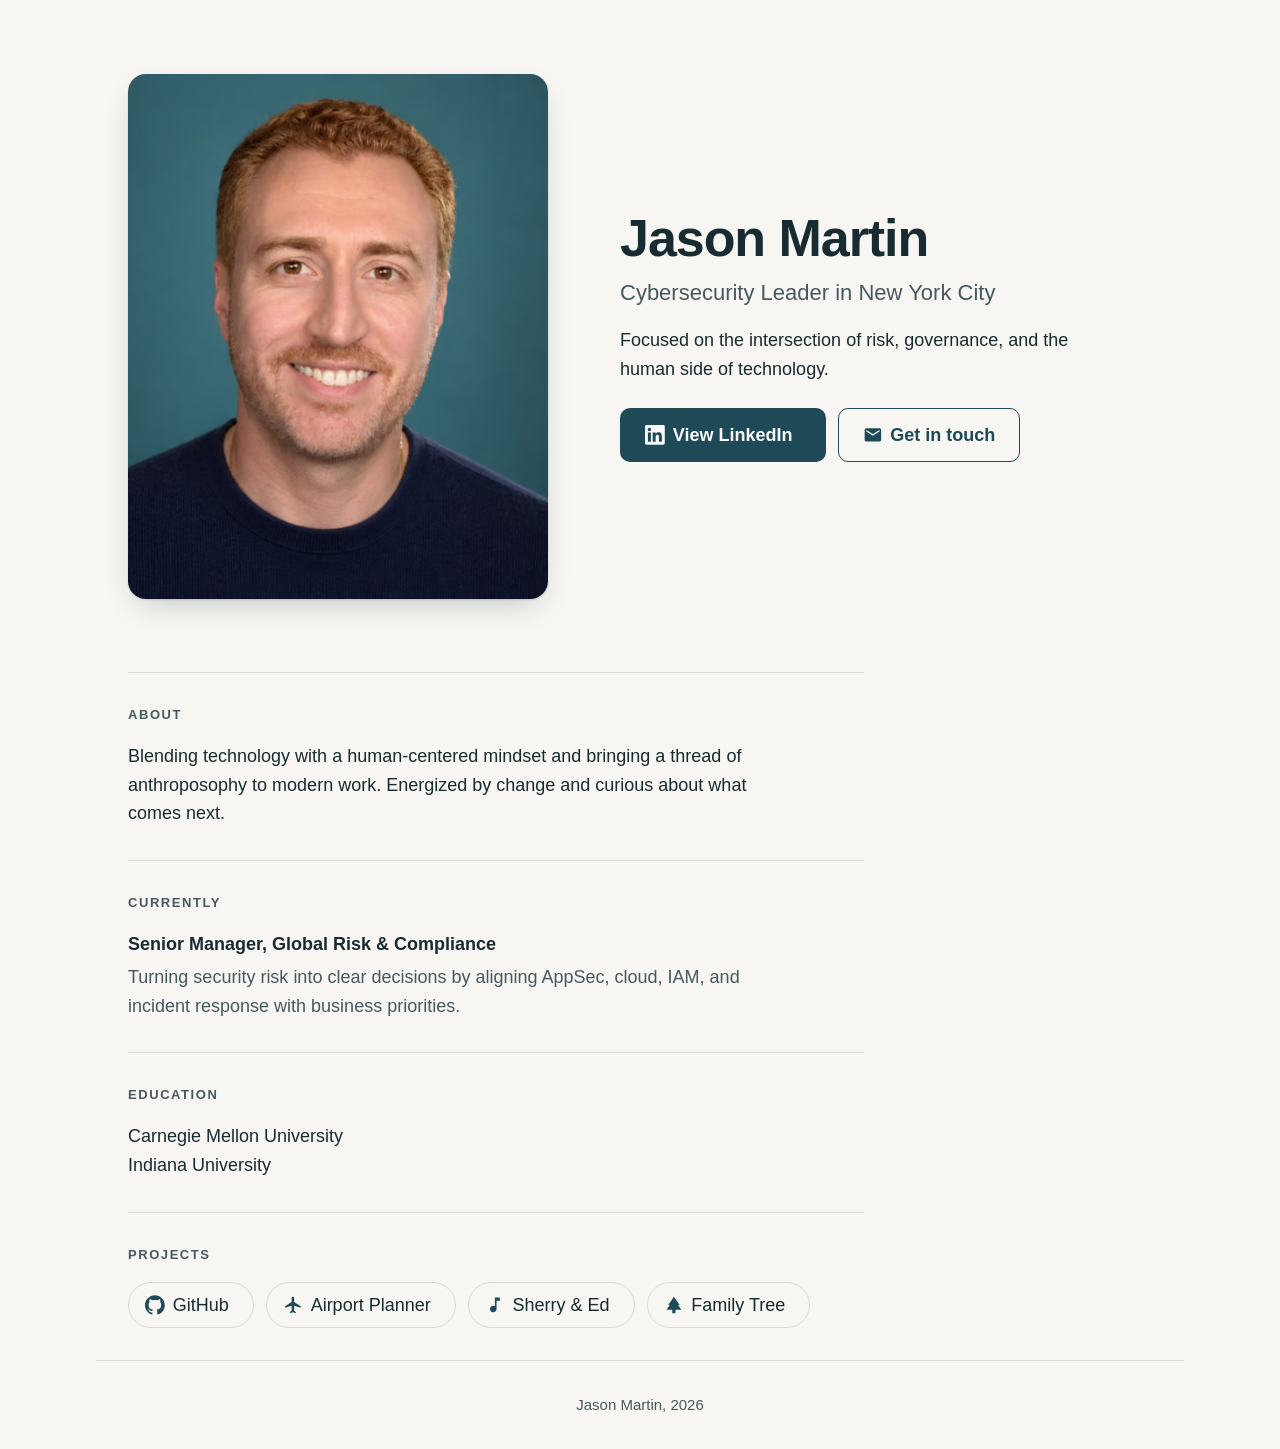
==== index.html @ 2cf710c4 "Add Family Tree project link Co-Authored-By: Claude Fable 5 <noreply@anthropic.com>" ====
<!DOCTYPE html>
<html lang="en">
<head>
  <meta charset="utf-8">
  <meta name="viewport" content="width=device-width, initial-scale=1">
  <title>Jason Martin | Senior Manager, Global Risk &amp; Compliance</title>
  <meta name="description" content="Jason Martin is a Senior Manager for Global Risk and Compliance in New York City, leading cybersecurity risk, governance, and audit work. Connect on LinkedIn.">
  <link rel="canonical" href="https://jasonemartin.info/">
  <link rel="stylesheet" href="styles.css">
  <link rel="icon" href="assets/favicon.ico" sizes="48x48 32x32 16x16">
  <link rel="icon" href="assets/favicon.svg" type="image/svg+xml">
  <link rel="apple-touch-icon" href="assets/apple-touch-icon.png">
  <meta name="theme-color" content="#F7F6F3" media="(prefers-color-scheme: light)">
  <meta name="theme-color" content="#0F1B20" media="(prefers-color-scheme: dark)">
  <meta property="og:type" content="website">
  <meta property="og:url" content="https://jasonemartin.info/">
  <meta property="og:title" content="Jason Martin | Senior Manager, Global Risk &amp; Compliance">
  <meta property="og:description" content="Senior Manager, Global Risk and Compliance in New York City, leading cybersecurity risk, governance, and audit work.">
  <meta property="og:image" content="https://jasonemartin.info/assets/social-preview.jpg">
  <meta property="og:image:width" content="1200">
  <meta property="og:image:height" content="630">
  <meta property="og:image:alt" content="Jason Martin, risk and compliance leader, jasonemartin.info">
  <meta name="twitter:card" content="summary_large_image">
  <meta name="twitter:title" content="Jason Martin | Senior Manager, Global Risk &amp; Compliance">
  <meta name="twitter:description" content="Senior Manager, Global Risk and Compliance in New York City, leading cybersecurity risk, governance, and audit work.">
  <meta name="twitter:image" content="https://jasonemartin.info/assets/social-preview.jpg">
  <meta name="twitter:image:alt" content="Jason Martin, risk and compliance leader, jasonemartin.info">
  <script type="application/ld+json">
  {
    "@context": "https://schema.org",
    "@type": "Person",
    "name": "Jason Martin",
    "url": "https://jasonemartin.info/",
    "image": "https://jasonemartin.info/assets/profile-photo.jpg",
    "jobTitle": "Senior Manager, Global Risk & Compliance",
    "alumniOf": [
      {
        "@type": "CollegeOrUniversity",
        "name": "Carnegie Mellon University"
      },
      {
        "@type": "CollegeOrUniversity",
        "name": "Indiana University"
      }
    ],
    "sameAs": [
      "https://www.linkedin.com/in/jasmartin",
      "https://github.com/standuptex"
    ]
  }
  </script>
</head>
<body>
  <main class="container">

    <section class="hero" aria-label="Introduction">
      <div class="hero-photo">
        <picture>
          <source srcset="assets/profile-photo.avif" type="image/avif">
          <source srcset="assets/profile-photo.webp" type="image/webp">
          <img src="assets/profile-photo.jpg" width="480" height="600"
               alt="Jason Martin, smiling, in front of a teal background"
               fetchpriority="high" decoding="async">
        </picture>
      </div>
      <div class="hero-text">
        <h1>Jason Martin</h1>
        <p class="headline">Cybersecurity Leader in New York City</p>
        <p class="intro">Focused on the intersection of risk, governance, and the human side of technology.</p>
        <div class="actions">
          <a class="button button-primary" href="https://www.linkedin.com/in/jasmartin" target="_blank" rel="noopener noreferrer">
            <svg class="icon" viewBox="0 0 24 24" aria-hidden="true" focusable="false"><path fill="currentColor" d="M20.447 20.452h-3.554v-5.569c0-1.328-.027-3.037-1.852-3.037-1.853 0-2.136 1.445-2.136 2.939v5.667H9.351V9h3.414v1.561h.046c.477-.9 1.637-1.85 3.37-1.85 3.601 0 4.267 2.37 4.267 5.455v6.286zM5.337 7.433c-1.144 0-2.063-.926-2.063-2.065 0-1.138.92-2.063 2.063-2.063 1.14 0 2.064.925 2.064 2.063 0 1.139-.925 2.065-2.064 2.065zm1.782 13.019H3.555V9h3.564v11.452zM22.225 0H1.771C.792 0 0 .774 0 1.729v20.542C0 23.227.792 24 1.771 24h20.451C23.2 24 24 23.227 24 22.271V1.729C24 .774 23.2 0 22.225 0z"/></svg>
            View LinkedIn<span class="visually-hidden"> (opens in a new tab)</span>
          </a>
          <a class="button button-secondary" href="mailto:support@jasonemartin.info">
            <svg class="icon" viewBox="0 0 24 24" aria-hidden="true" focusable="false"><path fill="currentColor" d="M20 4H4c-1.1 0-1.99.9-1.99 2L2 18c0 1.1.9 2 2 2h16c1.1 0 2-.9 2-2V6c0-1.1-.9-2-2-2zm0 4-8 5-8-5V6l8 5 8-5v2z"/></svg>
            Get in touch
          </a>
        </div>
      </div>
    </section>

    <section aria-labelledby="about-heading">
      <h2 id="about-heading">About</h2>
      <p>Blending technology with a human-centered mindset and bringing a thread of anthroposophy to modern work. Energized by change and curious about what comes next.</p>
    </section>

    <section aria-labelledby="role-heading">
      <h2 id="role-heading">Currently</h2>
      <p class="role-title">Senior Manager, Global Risk &amp; Compliance</p>
      <p class="role-detail">Turning security risk into clear decisions by aligning AppSec, cloud, IAM, and incident response with business priorities.</p>
    </section>

    <section aria-labelledby="education-heading">
      <h2 id="education-heading">Education</h2>
      <p>Carnegie Mellon University</p>
      <p>Indiana University</p>
    </section>

    <section aria-labelledby="projects-heading">
      <h2 id="projects-heading">Projects</h2>
      <!-- [html-validate-disable-next no-redundant-role -- Safari drops list semantics when list-style is none; the explicit role restores them for VoiceOver] -->
      <ul class="link-list" role="list">
        <li>
          <a class="link-chip" href="https://github.com/standuptex" target="_blank" rel="noopener noreferrer">
            <svg class="icon" viewBox="0 0 24 24" aria-hidden="true" focusable="false"><path fill="currentColor" d="M12 .297c-6.63 0-12 5.373-12 12 0 5.303 3.438 9.8 8.205 11.385.6.113.82-.258.82-.577 0-.285-.01-1.04-.015-2.04-3.338.724-4.042-1.61-4.042-1.61C4.422 18.07 3.633 17.7 3.633 17.7c-1.087-.744.084-.729.084-.729 1.205.084 1.838 1.236 1.838 1.236 1.07 1.835 2.809 1.305 3.495.998.108-.776.417-1.305.76-1.605-2.665-.3-5.466-1.332-5.466-5.93 0-1.31.465-2.38 1.235-3.22-.135-.303-.54-1.523.105-3.176 0 0 1.005-.322 3.3 1.23.96-.267 1.98-.399 3-.405 1.02.006 2.04.138 3 .405 2.28-1.552 3.285-1.23 3.285-1.23.645 1.653.24 2.873.12 3.176.765.84 1.23 1.91 1.23 3.22 0 4.61-2.805 5.625-5.475 5.92.42.36.81 1.096.81 2.22 0 1.606-.015 2.896-.015 3.286 0 .315.21.69.825.57C20.565 22.092 24 17.592 24 12.297c0-6.627-5.373-12-12-12"/></svg>
            GitHub<span class="visually-hidden"> (opens in a new tab)</span>
          </a>
        </li>
        <li>
          <a class="link-chip" href="https://app.jasonemartin.info/" target="_blank" rel="noopener noreferrer">
            <svg class="icon" viewBox="0 0 24 24" aria-hidden="true" focusable="false"><path fill="currentColor" d="M21.5 15.5v-2l-8-5V3.5c0-.83-.67-1.5-1.5-1.5s-1.5.67-1.5 1.5V8.5l-8 5v2l8-2.5V19l-2 1.5V22l3.5-1 3.5 1v-1.5L13.5 19v-6l8 2.5z"/></svg>
            Airport Planner<span class="visually-hidden"> (opens in a new tab)</span>
          </a>
        </li>
        <li>
          <a class="link-chip" href="https://edandsherry.com/" target="_blank" rel="noopener noreferrer">
            <svg class="icon" viewBox="0 0 24 24" aria-hidden="true" focusable="false"><path fill="currentColor" d="M12 3v10.55c-.59-.34-1.27-.55-2-.55-2.21 0-4 1.79-4 4s1.79 4 4 4 4-1.79 4-4V7h4V3h-6z"/></svg>
            Sherry &amp; Ed<span class="visually-hidden"> (opens in a new tab)</span>
          </a>
        </li>
        <li>
          <a class="link-chip" href="https://familytree.jasonemartin.info/tree.html" target="_blank" rel="noopener noreferrer">
            <svg class="icon" viewBox="0 0 24 24" aria-hidden="true" focusable="false"><path fill="currentColor" d="M17 12h2L12 2 5.05 12H7l-3.9 6h6.92v4h3.96v-4H21l-4-6z"/></svg>
            Family Tree<span class="visually-hidden"> (opens in a new tab)</span>
          </a>
        </li>
      </ul>
    </section>

  </main>

  <footer class="container">
    <p>Jason Martin, <span id="year">2026</span></p>
  </footer>
  <script src="script.js" defer></script>
</body>
</html>
---- styles.css ----
/* ==========================================================================
   jasonemartin.info — Studio teal
   Design tokens
   ========================================================================== */

:root {
  color-scheme: light dark;

  /* Color: accent sampled from the portrait's teal background */
  --bg: #F7F6F3;
  --text: #182B31;
  --muted: #46595F;
  --accent: #1E4A57;
  --accent-strong: #163A44;
  --accent-contrast: #F7F9FA;
  --surface: #FFFFFF;
  --hairline: #DBD8CF;

  /* Spacing */
  --s1: 0.25rem;
  --s2: 0.5rem;
  --s3: 0.75rem;
  --s4: 1rem;
  --s5: 1.5rem;
  --s6: 2rem;
  --s7: 3rem;
  --s8: 4.5rem;

  /* Type */
  --font: ui-sans-serif, -apple-system, BlinkMacSystemFont, "Segoe UI",
          Roboto, "Helvetica Neue", Arial, sans-serif;
  --step-0: clamp(1rem, 0.95rem + 0.3vw, 1.125rem);
  --step-1: clamp(1.125rem, 1rem + 0.5vw, 1.375rem);
  --step-2: clamp(2rem, 1.5rem + 2.8vw, 3.25rem);

  --radius: 12px;
  --radius-lg: 18px;
}

@media (prefers-color-scheme: dark) {
  :root {
    --bg: #0F1B20;
    --text: #E6ECEE;
    --muted: #9FB3BA;
    --accent: #8CC3D3;
    --accent-strong: #A8D4E1;
    --accent-contrast: #0F1B20;
    --surface: #16262C;
    --hairline: #24343B;
  }
}

/* ==========================================================================
   Base
   ========================================================================== */

*,
*::before,
*::after {
  box-sizing: border-box;
}

body {
  margin: 0;
  background: var(--bg);
  color: var(--text);
  font-family: var(--font);
  font-size: var(--step-0);
  line-height: 1.6;
  -webkit-font-smoothing: antialiased;
  text-rendering: optimizeLegibility;
}

::selection {
  background: var(--accent);
  color: var(--accent-contrast);
}

img {
  max-width: 100%;
  height: auto;
  display: block;
}

h1,
h2,
p,
ul {
  margin: 0;
}

p {
  text-wrap: pretty;
}

h1,
.headline {
  text-wrap: balance;
}

a {
  color: var(--accent);
  text-decoration-thickness: 1.5px;
  text-underline-offset: 0.2em;
}

a:hover {
  color: var(--accent-strong);
}

:focus-visible {
  outline: 3px solid var(--accent);
  outline-offset: 3px;
  border-radius: 4px;
}

.visually-hidden {
  position: absolute;
  width: 1px;
  height: 1px;
  padding: 0;
  margin: -1px;
  overflow: hidden;
  clip-path: inset(50%);
  white-space: nowrap;
}

.container {
  max-width: 68rem;
  margin-inline: auto;
  padding-inline: clamp(1rem, 5vw, 2rem);
}

/* ==========================================================================
   Hero
   ========================================================================== */

.hero {
  display: flex;
  flex-direction: column;
  align-items: center;
  gap: var(--s6);
  padding-block: var(--s7) var(--s6);
  text-align: center;
}

.hero-photo {
  width: min(72vw, 300px);
}

.hero-photo img {
  border-radius: var(--radius-lg);
  box-shadow: 0 1px 2px rgb(15 27 32 / 0.12), 0 12px 32px -12px rgb(15 27 32 / 0.28);
}

.hero-text h1 {
  font-size: var(--step-2);
  font-weight: 750;
  letter-spacing: -0.02em;
  line-height: 1.1;
}

.headline {
  margin-top: var(--s2);
  font-size: var(--step-1);
  font-weight: 500;
  color: var(--muted);
}

.intro {
  margin-top: var(--s4);
  max-width: 46ch;
  margin-inline: auto;
}

.actions {
  margin-top: var(--s5);
  display: flex;
  flex-wrap: wrap;
  justify-content: center;
  gap: var(--s3);
}

.button {
  display: inline-flex;
  align-items: center;
  justify-content: center;
  gap: var(--s2);
  min-height: 48px;
  padding: var(--s3) var(--s5);
  border: 1.5px solid transparent;
  border-radius: 10px;
  font-weight: 600;
  text-decoration: none;
  transition: background-color 150ms ease, color 150ms ease, border-color 150ms ease;
}

.button-primary {
  background: var(--accent);
  color: var(--accent-contrast);
}

.button-primary:hover {
  background: var(--accent-strong);
  color: var(--accent-contrast);
}

.button-secondary {
  border-color: var(--accent);
  color: var(--accent);
}

.button-secondary:hover {
  border-color: var(--accent-strong);
  color: var(--accent-strong);
}

.icon {
  width: 1.1em;
  height: 1.1em;
  flex: none;
}

/* ==========================================================================
   Sections
   ========================================================================== */

main section:not(.hero) {
  border-top: 1px solid var(--hairline);
  padding-block: var(--s6);
  max-width: 46rem;
  margin-inline: auto;
}

main section h2 {
  font-size: 0.8125rem;
  font-weight: 700;
  letter-spacing: 0.12em;
  text-transform: uppercase;
  color: var(--muted);
  margin-bottom: var(--s4);
}

main section p {
  max-width: 62ch;
}

.role-title {
  font-weight: 600;
}

.role-detail {
  margin-top: var(--s1);
  color: var(--muted);
}

.link-list {
  list-style: none;
  padding: 0;
  display: flex;
  flex-wrap: wrap;
  gap: var(--s3);
}

.link-chip {
  display: inline-flex;
  align-items: center;
  gap: var(--s2);
  min-height: 44px;
  padding: var(--s2) var(--s4);
  border: 1.5px solid var(--hairline);
  border-radius: 999px;
  color: var(--text);
  font-weight: 500;
  text-decoration: none;
  transition: border-color 150ms ease, color 150ms ease;
}

.link-chip:hover {
  border-color: var(--accent);
  color: var(--accent);
}

.link-chip .icon {
  color: var(--accent);
}

/* ==========================================================================
   Footer
   ========================================================================== */

footer {
  border-top: 1px solid var(--hairline);
  padding-block: var(--s6);
  text-align: center;
  color: var(--muted);
  font-size: 0.9375rem;
}

/* ==========================================================================
   Layout: split hero from 800px up
   ========================================================================== */

@media (min-width: 800px) {
  .hero {
    display: grid;
    grid-template-columns: minmax(300px, 400px) 1fr;
    gap: var(--s7);
    align-items: center;
    min-height: min(80svh, 42rem);
    padding-block: var(--s8);
    text-align: left;
  }

  .hero-photo {
    width: 100%;
  }

  .intro {
    margin-inline: 0;
  }

  .actions {
    justify-content: flex-start;
  }

  main section:not(.hero) {
    margin-inline: 0;
  }
}

@media (min-width: 800px) {
  .hero.hero-single {
    display: flex;
    flex-direction: column;
    align-items: center;
    text-align: center;
  }

  .hero-single .actions {
    justify-content: center;
  }

  .hero-single .intro {
    margin-inline: auto;
  }
}

@media (min-width: 1200px) {
  .hero {
    grid-template-columns: minmax(320px, 420px) 1fr;
    gap: var(--s8);
  }
}

/* ==========================================================================
   Preferences
   ========================================================================== */

@media (prefers-reduced-motion: reduce) {
  *,
  *::before,
  *::after {
    transition-duration: 0.01ms !important;
    animation-duration: 0.01ms !important;
    animation-iteration-count: 1 !important;
  }
}

@media print {
  :root {
    --bg: #FFFFFF;
    --text: #000000;
    --muted: #333333;
    --hairline: #999999;
    --accent: #163A44;
    --accent-strong: #163A44;
    --accent-contrast: #FFFFFF;
    --surface: #FFFFFF;
  }

  .button {
    border: 1px solid #000000;
    background: none;
    color: #000000;
  }

  .link-chip::after,
  .button[href^="https://"]::after,
  .button[href^="mailto:"]::after {
    content: " (" attr(href) ")";
    font-weight: 400;
  }
}
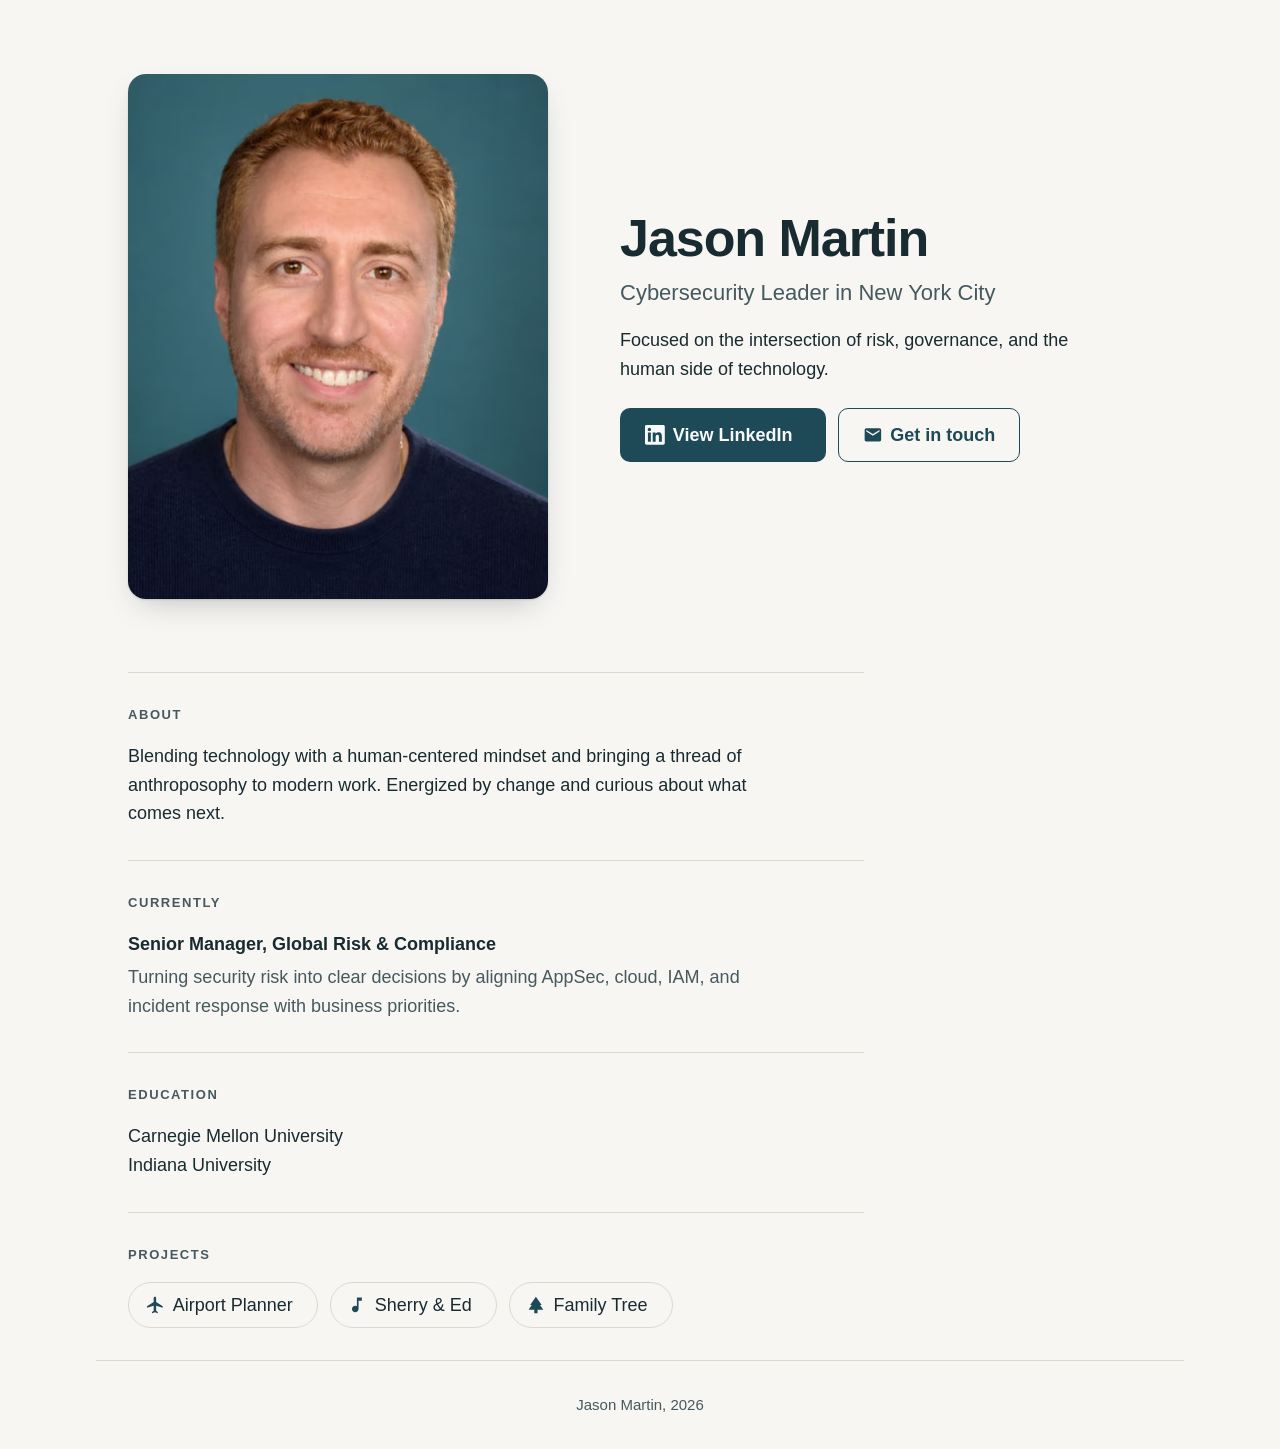
==== commit d2b2df8f: "Remove GitHub link from Projects Co-Authored-By: Claude Fable 5 <noreply@anthropic.com>" ====
--- a/index.html
+++ b/index.html
@@ -102,12 +102,6 @@
       <!-- [html-validate-disable-next no-redundant-role -- Safari drops list semantics when list-style is none; the explicit role restores them for VoiceOver] -->
       <ul class="link-list" role="list">
         <li>
-          <a class="link-chip" href="https://github.com/standuptex" target="_blank" rel="noopener noreferrer">
-            <svg class="icon" viewBox="0 0 24 24" aria-hidden="true" focusable="false"><path fill="currentColor" d="M12 .297c-6.63 0-12 5.373-12 12 0 5.303 3.438 9.8 8.205 11.385.6.113.82-.258.82-.577 0-.285-.01-1.04-.015-2.04-3.338.724-4.042-1.61-4.042-1.61C4.422 18.07 3.633 17.7 3.633 17.7c-1.087-.744.084-.729.084-.729 1.205.084 1.838 1.236 1.838 1.236 1.07 1.835 2.809 1.305 3.495.998.108-.776.417-1.305.76-1.605-2.665-.3-5.466-1.332-5.466-5.93 0-1.31.465-2.38 1.235-3.22-.135-.303-.54-1.523.105-3.176 0 0 1.005-.322 3.3 1.23.96-.267 1.98-.399 3-.405 1.02.006 2.04.138 3 .405 2.28-1.552 3.285-1.23 3.285-1.23.645 1.653.24 2.873.12 3.176.765.84 1.23 1.91 1.23 3.22 0 4.61-2.805 5.625-5.475 5.92.42.36.81 1.096.81 2.22 0 1.606-.015 2.896-.015 3.286 0 .315.21.69.825.57C20.565 22.092 24 17.592 24 12.297c0-6.627-5.373-12-12-12"/></svg>
-            GitHub<span class="visually-hidden"> (opens in a new tab)</span>
-          </a>
-        </li>
-        <li>
           <a class="link-chip" href="https://app.jasonemartin.info/" target="_blank" rel="noopener noreferrer">
             <svg class="icon" viewBox="0 0 24 24" aria-hidden="true" focusable="false"><path fill="currentColor" d="M21.5 15.5v-2l-8-5V3.5c0-.83-.67-1.5-1.5-1.5s-1.5.67-1.5 1.5V8.5l-8 5v2l8-2.5V19l-2 1.5V22l3.5-1 3.5 1v-1.5L13.5 19v-6l8 2.5z"/></svg>
             Airport Planner<span class="visually-hidden"> (opens in a new tab)</span>
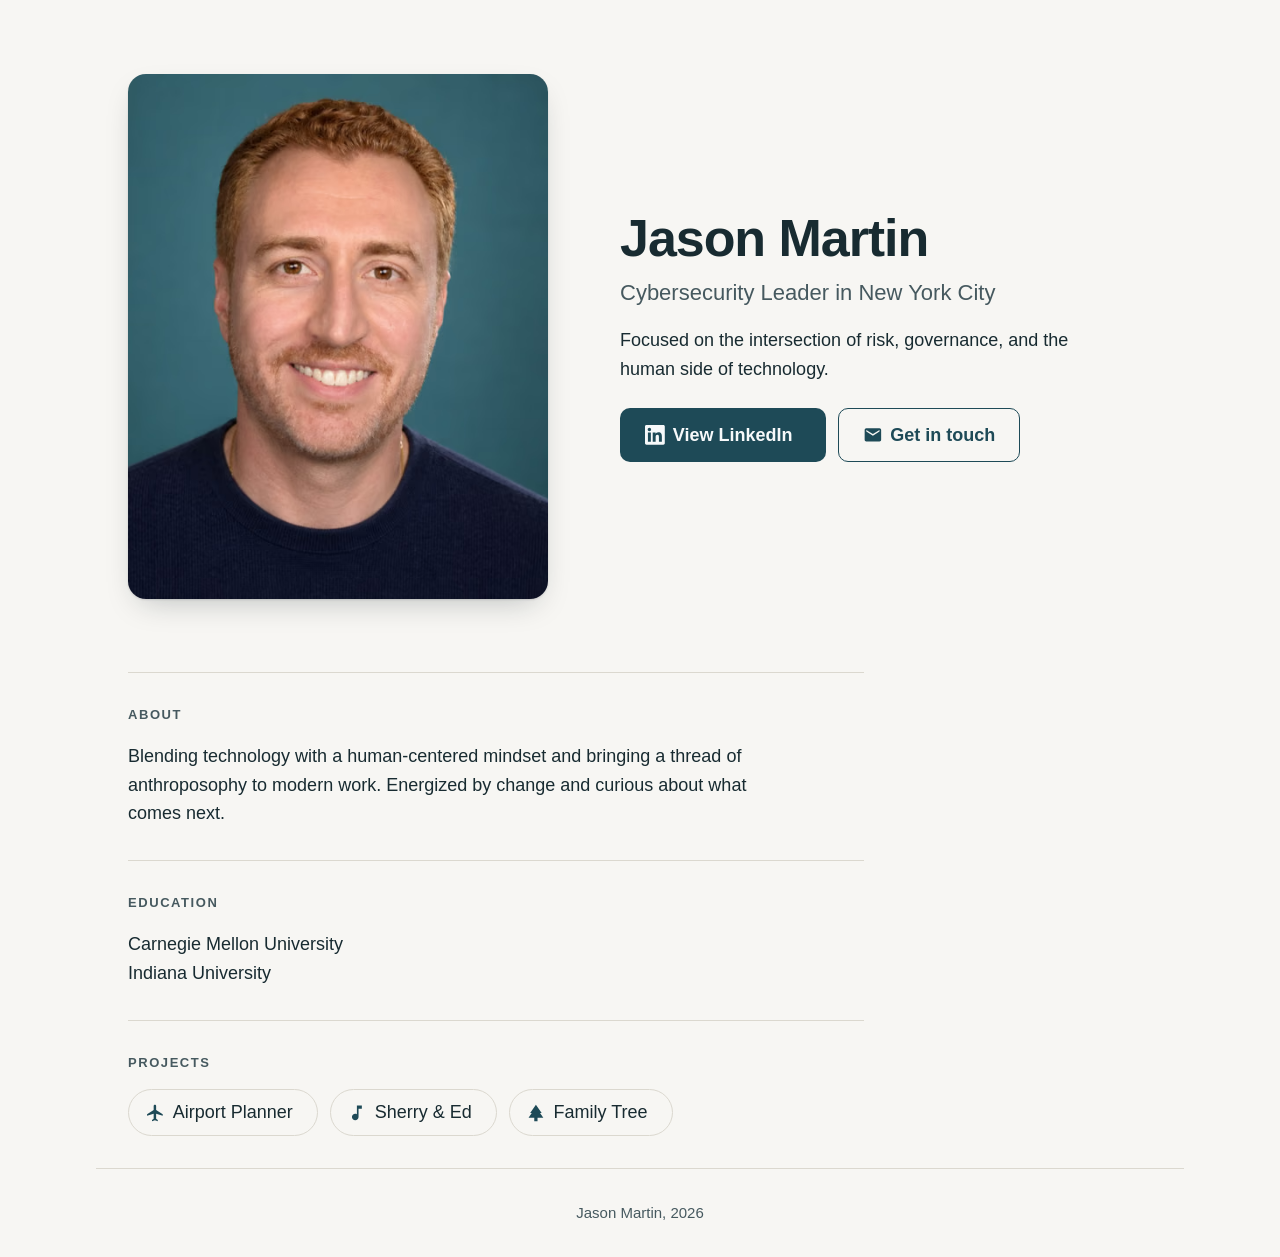
==== commit 136d6865: "Remove Currently section Co-Authored-By: Claude Fable 5 <noreply@anthropic.com>" ====
--- a/index.html
+++ b/index.html
@@ -3,8 +3,8 @@
 <head>
   <meta charset="utf-8">
   <meta name="viewport" content="width=device-width, initial-scale=1">
-  <title>Jason Martin | Senior Manager, Global Risk &amp; Compliance</title>
-  <meta name="description" content="Jason Martin is a Senior Manager for Global Risk and Compliance in New York City, leading cybersecurity risk, governance, and audit work. Connect on LinkedIn.">
+  <title>Jason Martin | Cybersecurity Leader in New York City</title>
+  <meta name="description" content="Jason Martin is a cybersecurity leader in New York City, focused on risk, governance, and the human side of technology. Connect on LinkedIn.">
   <link rel="canonical" href="https://jasonemartin.info/">
   <link rel="stylesheet" href="styles.css">
   <link rel="icon" href="assets/favicon.ico" sizes="48x48 32x32 16x16">
@@ -14,17 +14,17 @@
   <meta name="theme-color" content="#0F1B20" media="(prefers-color-scheme: dark)">
   <meta property="og:type" content="website">
   <meta property="og:url" content="https://jasonemartin.info/">
-  <meta property="og:title" content="Jason Martin | Senior Manager, Global Risk &amp; Compliance">
-  <meta property="og:description" content="Senior Manager, Global Risk and Compliance in New York City, leading cybersecurity risk, governance, and audit work.">
+  <meta property="og:title" content="Jason Martin | Cybersecurity Leader in New York City">
+  <meta property="og:description" content="Cybersecurity leader in New York City, focused on risk, governance, and the human side of technology.">
   <meta property="og:image" content="https://jasonemartin.info/assets/social-preview.jpg">
   <meta property="og:image:width" content="1200">
   <meta property="og:image:height" content="630">
-  <meta property="og:image:alt" content="Jason Martin, risk and compliance leader, jasonemartin.info">
+  <meta property="og:image:alt" content="Jason Martin, cybersecurity leader in New York City">
   <meta name="twitter:card" content="summary_large_image">
-  <meta name="twitter:title" content="Jason Martin | Senior Manager, Global Risk &amp; Compliance">
-  <meta name="twitter:description" content="Senior Manager, Global Risk and Compliance in New York City, leading cybersecurity risk, governance, and audit work.">
+  <meta name="twitter:title" content="Jason Martin | Cybersecurity Leader in New York City">
+  <meta name="twitter:description" content="Cybersecurity leader in New York City, focused on risk, governance, and the human side of technology.">
   <meta name="twitter:image" content="https://jasonemartin.info/assets/social-preview.jpg">
-  <meta name="twitter:image:alt" content="Jason Martin, risk and compliance leader, jasonemartin.info">
+  <meta name="twitter:image:alt" content="Jason Martin, cybersecurity leader in New York City">
   <script type="application/ld+json">
   {
     "@context": "https://schema.org",
@@ -85,12 +85,6 @@
       <p>Blending technology with a human-centered mindset and bringing a thread of anthroposophy to modern work. Energized by change and curious about what comes next.</p>
     </section>
 
-    <section aria-labelledby="role-heading">
-      <h2 id="role-heading">Currently</h2>
-      <p class="role-title">Senior Manager, Global Risk &amp; Compliance</p>
-      <p class="role-detail">Turning security risk into clear decisions by aligning AppSec, cloud, IAM, and incident response with business priorities.</p>
-    </section>
-
     <section aria-labelledby="education-heading">
       <h2 id="education-heading">Education</h2>
       <p>Carnegie Mellon University</p>
--- a/styles.css
+++ b/styles.css
@@ -245,15 +245,6 @@
   max-width: 62ch;
 }
 
-.role-title {
-  font-weight: 600;
-}
-
-.role-detail {
-  margin-top: var(--s1);
-  color: var(--muted);
-}
-
 .link-list {
   list-style: none;
   padding: 0;
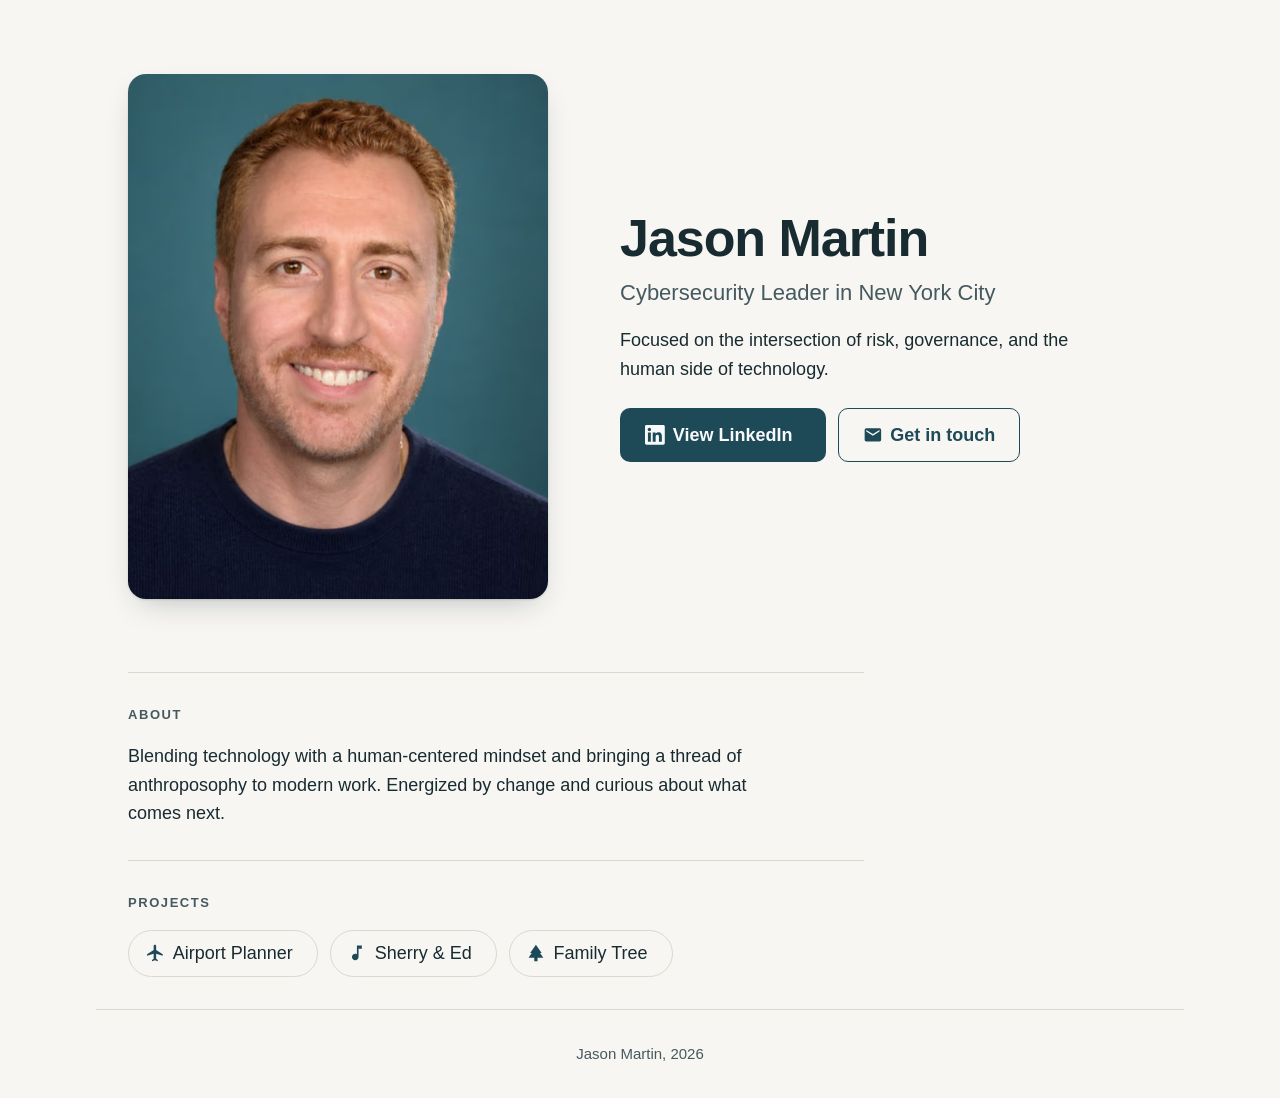
==== commit c7cce7ae: "Remove Education section Co-Authored-By: Claude Fable 5 <noreply@anthropic.com>" ====
--- a/index.html
+++ b/index.html
@@ -85,12 +85,6 @@
       <p>Blending technology with a human-centered mindset and bringing a thread of anthroposophy to modern work. Energized by change and curious about what comes next.</p>
     </section>
 
-    <section aria-labelledby="education-heading">
-      <h2 id="education-heading">Education</h2>
-      <p>Carnegie Mellon University</p>
-      <p>Indiana University</p>
-    </section>
-
     <section aria-labelledby="projects-heading">
       <h2 id="projects-heading">Projects</h2>
       <!-- [html-validate-disable-next no-redundant-role -- Safari drops list semantics when list-style is none; the explicit role restores them for VoiceOver] -->
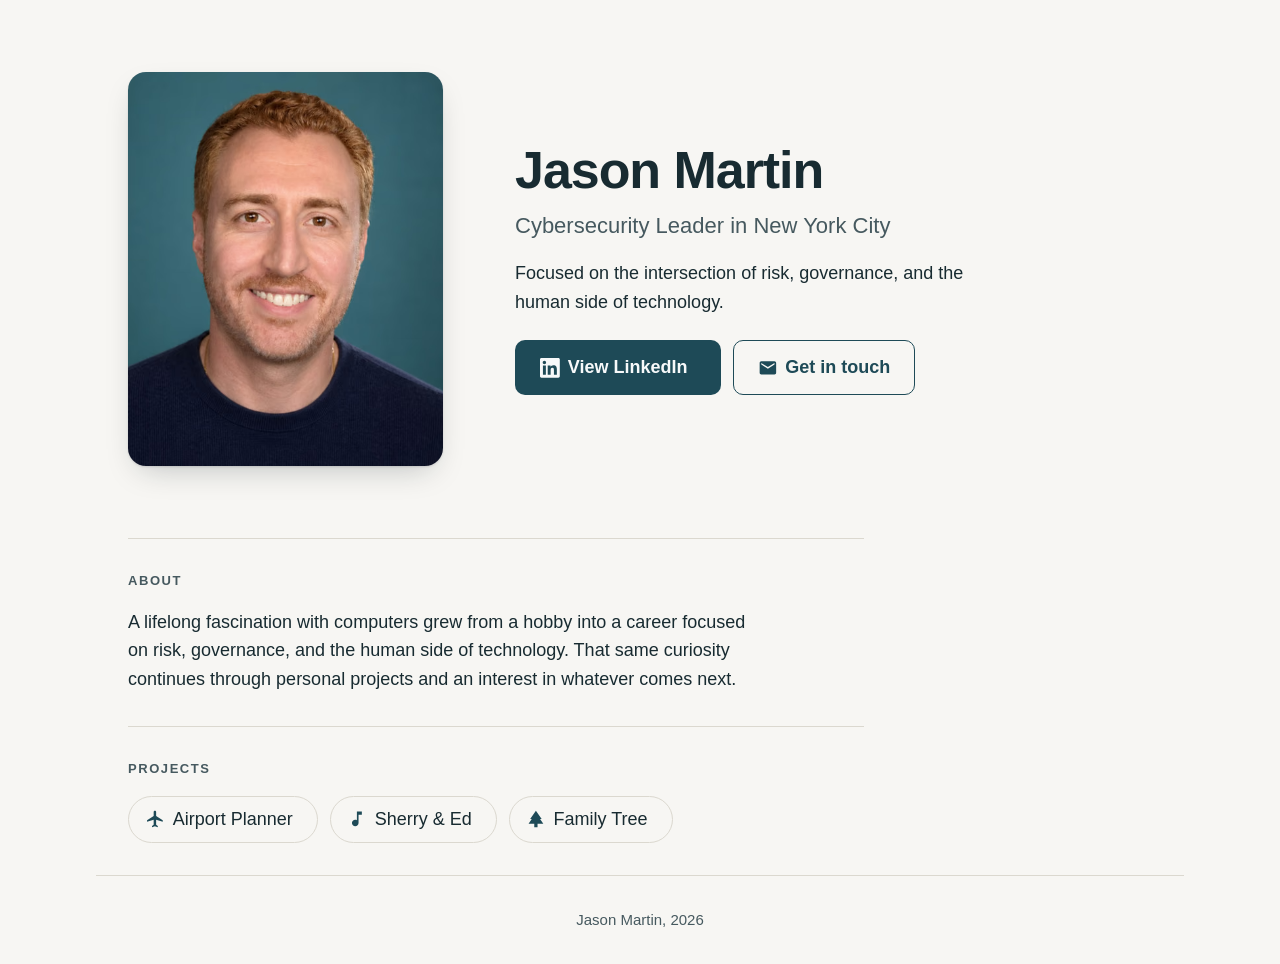
==== commit 05dacc42: "Rewrite About section Co-Authored-By: Claude Fable 5 <noreply@anthropic.com>" ====
--- a/index.html
+++ b/index.html
@@ -82,7 +82,7 @@
 
     <section aria-labelledby="about-heading">
       <h2 id="about-heading">About</h2>
-      <p>Blending technology with a human-centered mindset and bringing a thread of anthroposophy to modern work. Energized by change and curious about what comes next.</p>
+      <p>A lifelong fascination with computers grew from a hobby into a career focused on risk, governance, and the human side of technology. That same curiosity continues through personal projects and an interest in whatever comes next.</p>
     </section>
 
     <section aria-labelledby="projects-heading">
--- a/styles.css
+++ b/styles.css
@@ -295,10 +295,9 @@
 @media (min-width: 800px) {
   .hero {
     display: grid;
-    grid-template-columns: minmax(300px, 400px) 1fr;
+    grid-template-columns: minmax(225px, 300px) 1fr;
     gap: var(--s7);
     align-items: center;
-    min-height: min(80svh, 42rem);
     padding-block: var(--s8);
     text-align: left;
   }
@@ -339,7 +338,7 @@
 
 @media (min-width: 1200px) {
   .hero {
-    grid-template-columns: minmax(320px, 420px) 1fr;
+    grid-template-columns: minmax(240px, 315px) 1fr;
     gap: var(--s8);
   }
 }
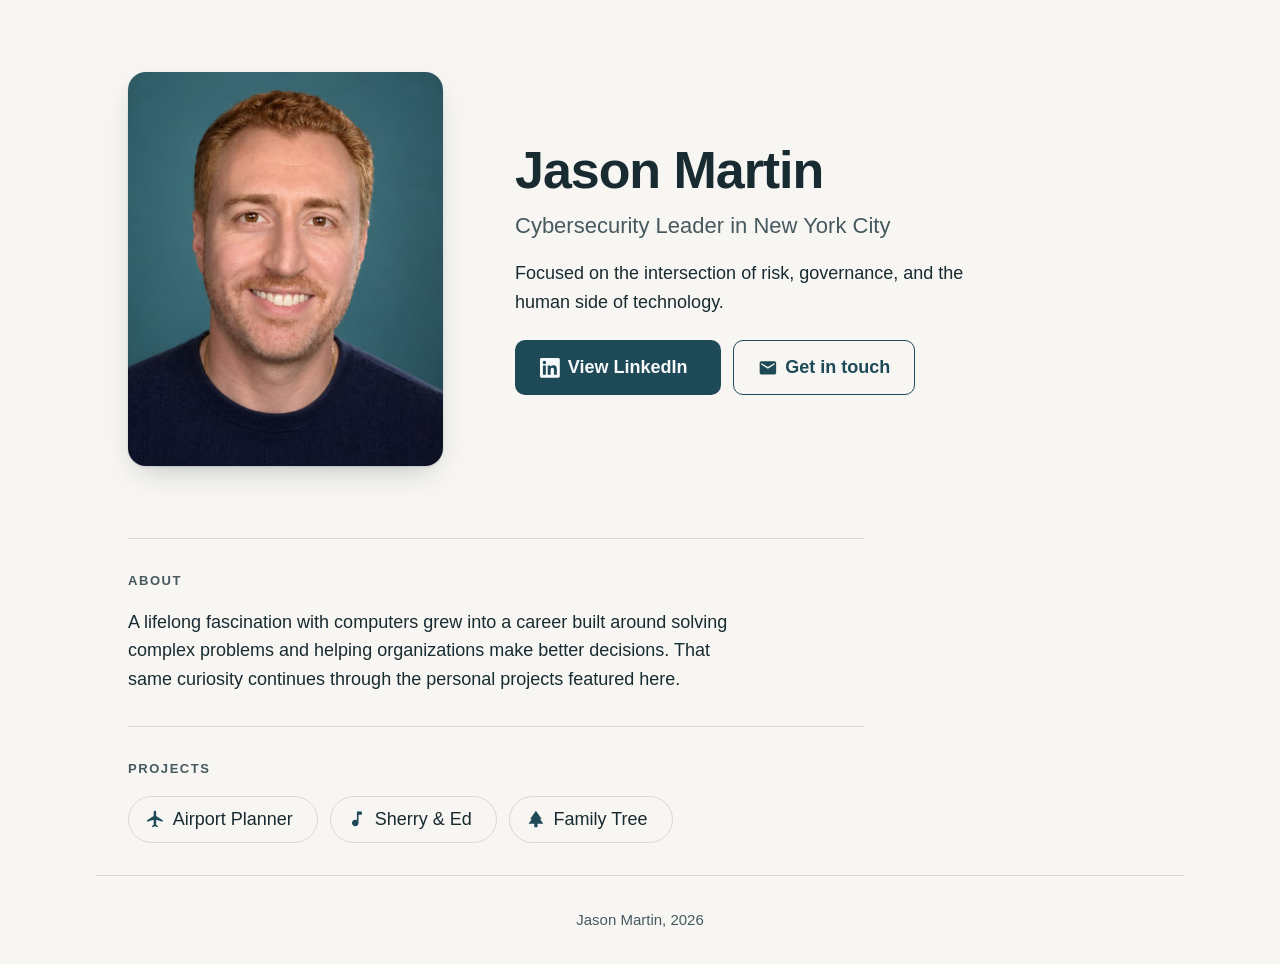
==== commit 60f09dcb: "Revise About section copy Co-Authored-By: Claude Fable 5 <noreply@anthropic.com>" ====
--- a/index.html
+++ b/index.html
@@ -82,7 +82,7 @@
 
     <section aria-labelledby="about-heading">
       <h2 id="about-heading">About</h2>
-      <p>A lifelong fascination with computers grew from a hobby into a career focused on risk, governance, and the human side of technology. That same curiosity continues through personal projects and an interest in whatever comes next.</p>
+      <p>A lifelong fascination with computers grew into a career built around solving complex problems and helping organizations make better decisions. That same curiosity continues through the personal projects featured here.</p>
     </section>
 
     <section aria-labelledby="projects-heading">
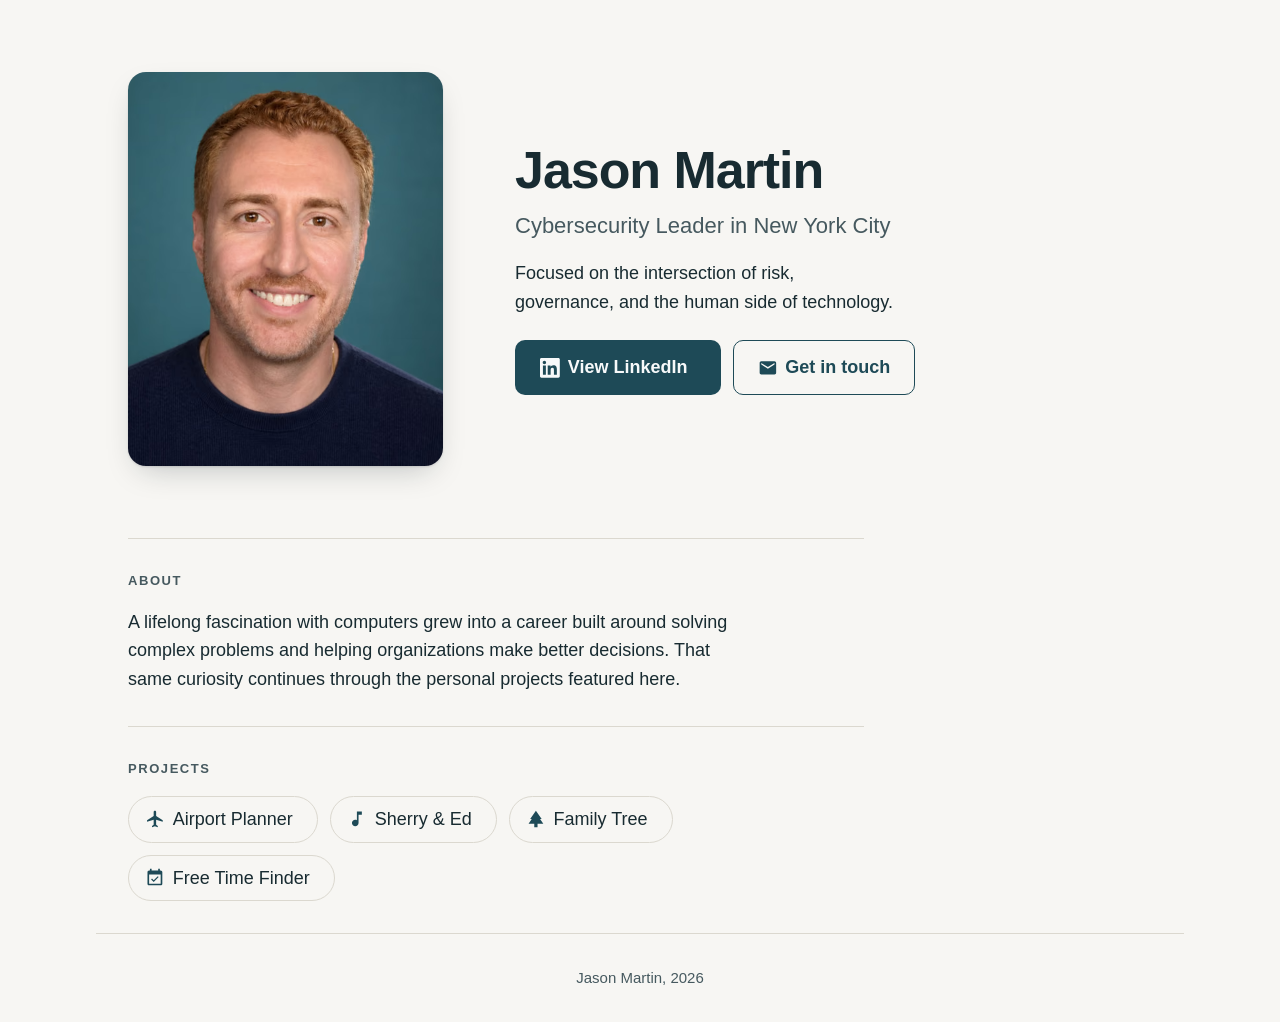
==== commit 056a60f5: "Add Free Time Finder to Projects Co-Authored-By: Claude Fable 5 <noreply@anthropic.com>" ====
--- a/index.html
+++ b/index.html
@@ -107,6 +107,12 @@
             Family Tree<span class="visually-hidden"> (opens in a new tab)</span>
           </a>
         </li>
+        <li>
+          <a class="link-chip" href="https://chromewebstore.google.com/detail/free-time-finder/beagggbjhgpocpjffdolifpdiieiijhf" target="_blank" rel="noopener noreferrer">
+            <svg class="icon" viewBox="0 0 24 24" aria-hidden="true" focusable="false"><path fill="currentColor" d="M16.53 11.06 15.47 10l-4.88 4.88-2.12-2.12-1.06 1.06L10.59 17l5.94-5.94zM19 3h-1V1h-2v2H8V1H6v2H5c-1.11 0-1.99.9-1.99 2L3 19c0 1.1.89 2 2 2h14c1.1 0 2-.9 2-2V5c0-1.1-.9-2-2-2zm0 16H5V8h14v11z"/></svg>
+            Free Time Finder<span class="visually-hidden"> (opens in a new tab)</span>
+          </a>
+        </li>
       </ul>
     </section>
 
--- a/styles.css
+++ b/styles.css
@@ -171,6 +171,7 @@
   margin-top: var(--s4);
   max-width: 46ch;
   margin-inline: auto;
+  text-wrap: balance;
 }
 
 .actions {
